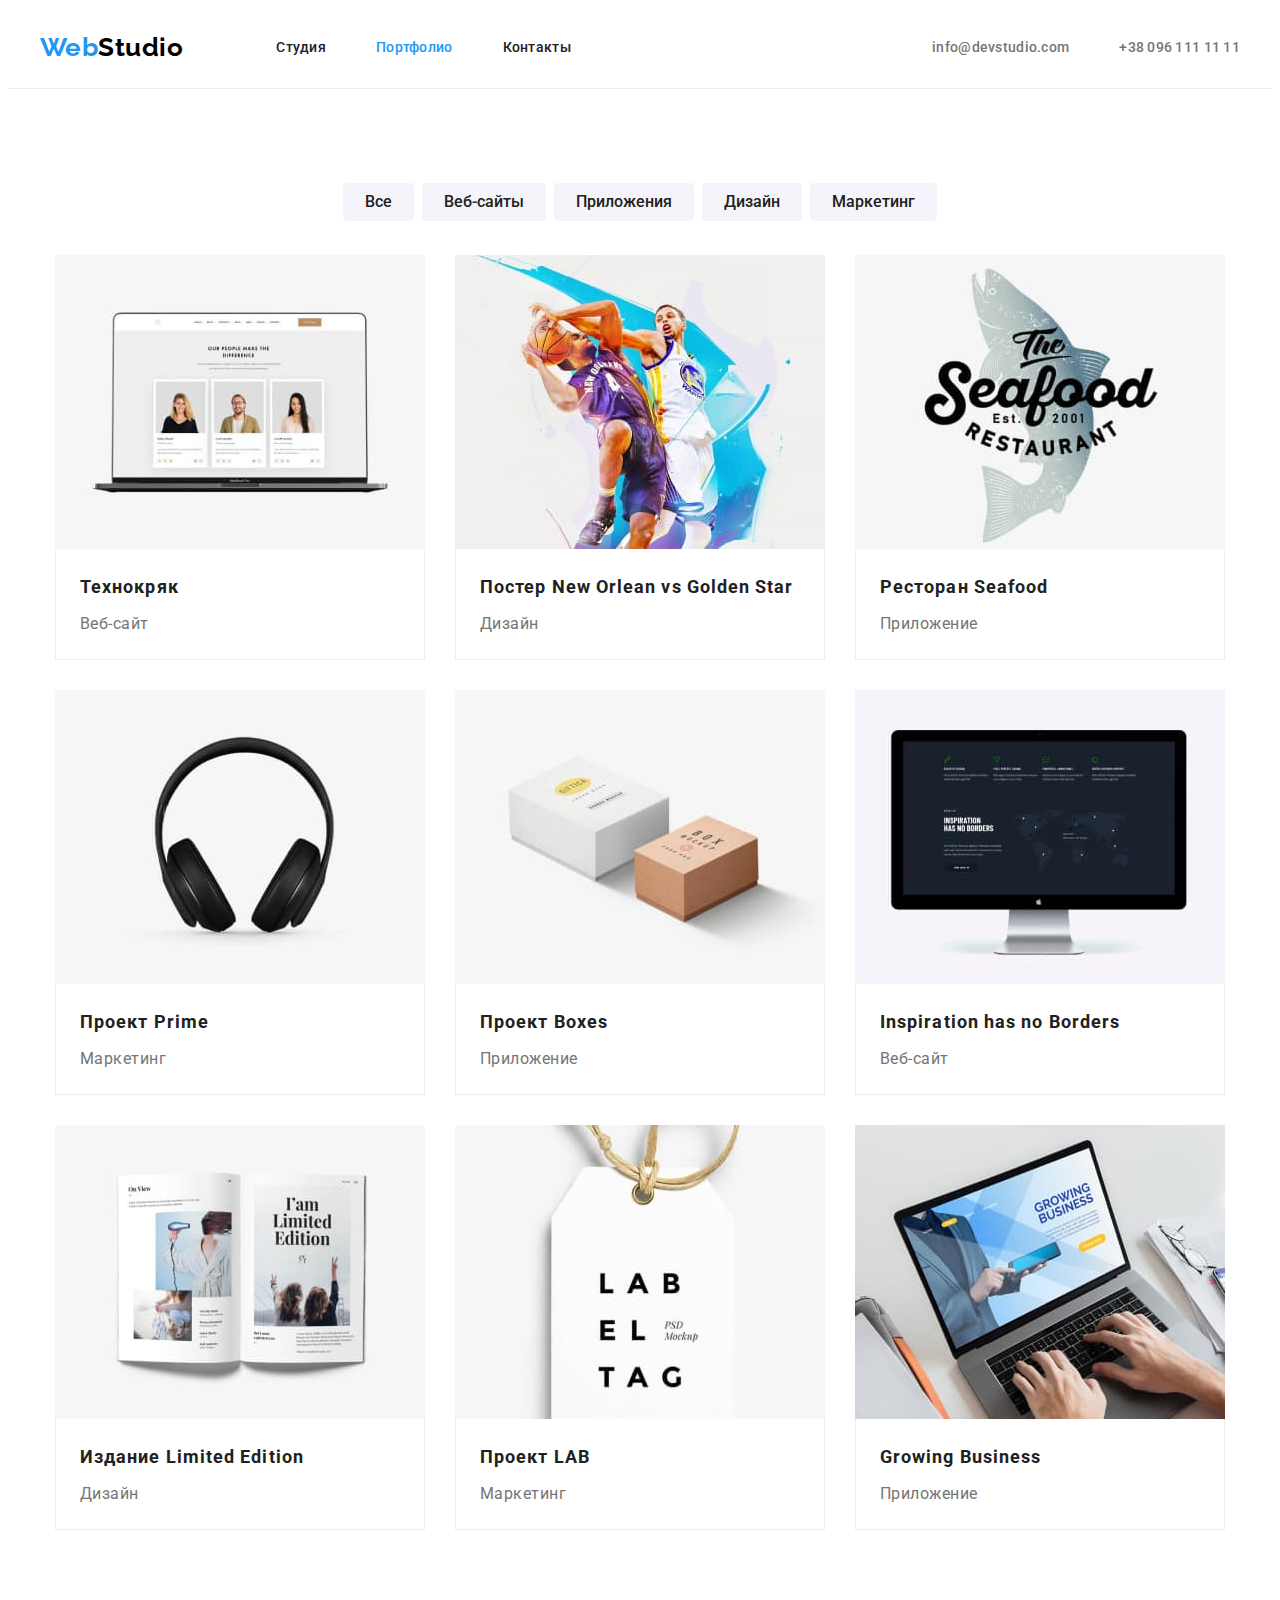
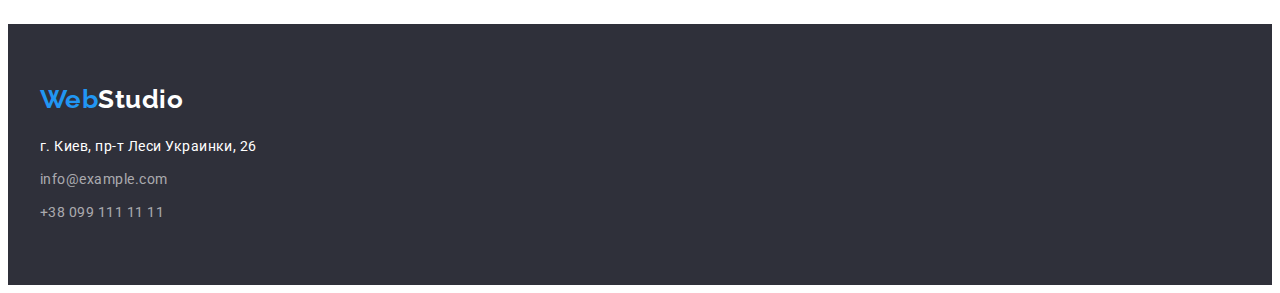
==== portfolio.html @ 972219cb "Initial commit" ====
<!DOCTYPE html>
<html lang="ru">
  <head>
    <meta charset="UTF-8" />
    <meta http-equiv="X-UA-Compatible" content="IE=edge" />
    <meta name="description" content="Портфолио студии web-разработки WebStudio" />
    <title>Портфолио WebStudio</title>
    <link rel="preconnect" href="https://fonts.googleapis.com" />
    <link rel="preconnect" href="https://fonts.gstatic.com" crossorigin />
    <link
      href="https://fonts.googleapis.com/css2?family=Raleway:wght@700&family=Roboto:wght@400;500;700;900&display=swap"
      rel="stylesheet"
    />
    <link
      rel="stylesheet"
      href="https://cdnjs.cloudflare.com/ajax/libs/modern-normalize/1.1.0/modern-normalize.min.css"
      integrity="sha512-wpPYUAdjBVSE4KJnH1VR1HeZfpl1ub8YT/NKx4PuQ5NmX2tKuGu6U/JRp5y+Y8XG2tV+wKQpNHVUX03MfMFn9Q=="
      crossorigin="anonymous"
      referrerpolicy="no-referrer"
    />
    <link rel="stylesheet" href="./css/styles.css" />
  </head>
  <body class="page">
    <!--Шапка сайта-->
    <header>
      <section class="page-header">
        <div class="container header-container">
          <nav class="navigation">
            <a href="./index.html" class="logo link"
              ><span class="logo-text-beginning">Web</span>Studio</a
            >
            <ul class="site-nav list">
              <li class="nav-item">
                <a href="./index.html" class="link nav-link">Студия</a>
              </li>
              <li class="nav-item">
                <a href="./portfolio.html" class="link current nav-link">Портфолио</a>
              </li>
              <li class="nav-item"><a href="" class="link nav-link">Контакты</a></li>
            </ul>
          </nav>
          <ul class="contacts-list-header list">
            <li class="contact-item">
              <a href="mailto:info@devstudio.com" class="link">info@devstudio.com</a>
            </li>
            <li class="contact-item">
              <a href="tel:+380961111111" class="link">+38 096 111 11 11</a>
            </li>
          </ul>
        </div>
      </section>
    </header>

    <!--Наполнение раздела "Портфолио"-->
    <main>
      <section class="portfolio section">
        <div class="container">
          <h1 class="visually-hidden">Примеры работ студии</h1>
          <ul class="filter-list list">
            <li class="filter-item">
              <button type="button" class="btn btn-filter">Все</button>
            </li>
            <li class="filter-item">
              <button type="button" class="btn btn-filter">Веб-сайты</button>
            </li>
            <li class="filter-item">
              <button type="button" class="btn btn-filter">Приложения</button>
            </li>
            <li class="filter-item">
              <button type="button" class="btn btn-filter">Дизайн</button>
            </li>
            <li class="filter-item">
              <button type="button" class="btn btn-filter">Маркетинг</button>
            </li>
          </ul>
          <ul class="activities-example list">
            <li class="activities-item">
              <a href="" class="link">
                <img class="img" src="./images/portfolio/imag-1.jpg" alt="Веб-сайт" width="370" />
                <div class="activities-card">
                  <h2 class="activities-example-title">Технокряк</h2>
                  <p class="activities-example-txt">Веб-сайт</p>
                </div>
              </a>
            </li>
            <li class="activities-item">
              <a href="" class="link">
                <img class="img" src="./images/portfolio/imag-2.jpg" alt="Дизайн" width="370" />
                <div class="activities-card">
                  <h2 class="activities-example-title">Постер New Orlean vs Golden Star</h2>
                  <p class="activities-example-txt">Дизайн</p>
                </div>
              </a>
            </li>
            <li class="activities-item">
              <a href="" class="link">
                <img class="img" src="./images/portfolio/imag-3.jpg" alt="Приложение" width="370" />
                <div class="activities-card">
                  <h2 class="activities-example-title">Ресторан Seafood</h2>
                  <p class="activities-example-txt">Приложение</p>
                </div>
              </a>
            </li>
            <li class="activities-item">
              <a href="" class="link">
                <img class="img" src="./images/portfolio/imag-4.jpg" alt="Маркетинг" width="370" />
                <div class="activities-card">
                  <h2 class="activities-example-title">Проект Prime</h2>
                  <p class="activities-example-txt">Маркетинг</p>
                </div>
              </a>
            </li>
            <li class="activities-item">
              <a href="" class="link">
                <img class="img" src="./images/portfolio/imag-5.jpg" alt="Приложение" width="370" />
                <div class="activities-card">
                  <h2 class="activities-example-title">Проект Boxes</h2>
                  <p class="activities-example-txt">Приложение</p>
                </div>
              </a>
            </li>
            <li class="activities-item">
              <a href="" class="link">
                <img class="img" src="./images/portfolio/imag-6.jpg" alt="Веб-сайт" width="370" />
                <div class="activities-card">
                  <h2 class="activities-example-title">Inspiration has no Borders</h2>
                  <p class="activities-example-txt">Веб-сайт</p>
                </div>
              </a>
            </li>
            <li class="activities-item">
              <a href="" class="link">
                <img class="img" src="./images/portfolio/imag-7.jpg" alt="Дизайн" width="370" />
                <div class="activities-card">
                  <h2 class="activities-example-title">Издание Limited Edition</h2>
                  <p class="activities-example-txt">Дизайн</p>
                </div>
              </a>
            </li>
            <li class="activities-item">
              <a href="" class="link">
                <img class="img" src="./images/portfolio/imag-8.jpg" alt="Маркетинг" width="370" />
                <div class="activities-card">
                  <h2 class="activities-example-title">Проект LAB</h2>
                  <p class="activities-example-txt">Маркетинг</p>
                </div>
              </a>
            </li>
            <li class="activities-item">
              <a href="" class="link">
                <img class="img" src="./images/portfolio/imag-9.jpg" alt="Приложение" width="370" />
                <div class="activities-card">
                  <h2 class="activities-example-title">Growing Business</h2>
                  <p class="activities-example-txt">Приложение</p>
                </div>
              </a>
            </li>
          </ul>
        </div>
      </section>
    </main>

    <!--Подвал сайта-->
    <footer>
      <section class="page-footer">
        <div class="container">
          <a href="./index.html" class="logo link footer-logo"
            ><span class="logo-text-beginning">Web</span
            ><span class="logo-text-end">Studio</span></a
          >
          <address class="company-addresses">
            <p class="physical-adress">г. Киев, пр-т Леси Украинки, 26</p>
            <ul class="contacts-list-footer list">
              <li class="footer-item">
                <a href="mailto:info@example.com" class="link-footer">info@example.com</a>
              </li>
              <li class="footer-item">
                <a href="tel:+380991111111" class="link-footer">+38 099 111 11 11</a>
              </li>
            </ul>
          </address>
        </div>
      </section>
    </footer>
  </body>
</html>
---- css/styles.css ----
:root {
    --primary-txt-cl: #757575;
    --title-txt-cl: #212121;
    --white-txt-cl: #ffffff;
    --accent-cl: #2196F3;
    --primary-bg-cl: #FFFFFF;
    --secondary-bg-cl: #F5F4FA;
    --accent-bg-cl: #2F303A;
}

body {
    font-family: 'Roboto',sans-serif;
    color: var(--primary-txt-cl);
    background-color: var(--primary-bg-cl);
    letter-spacing: 0.03em
}

h1,h2,h3,h4,h5,h6,p {
    margin: 0;
}

ul,ol {
    margin: 0;
    padding: 0;
}
.img {
    display: block;
    max-width: 100%;
    height: auto;
}
.section {
    padding-top: 94px;
    padding-bottom: 94px;
}
.container {
    margin: 0 auto;
    width: 1200px;
    padding: 0 15px;
}

.list {
    list-style: none;
}
.link {
    text-decoration: none;
    color: currentColor;
}
.visually-hidden {
    position: absolute;
    white-space: nowrap;
    width: 1px;
    height: 1px;
    overflow: hidden;
    border: 0;
    padding: 0;
    clip: rect(0 0 0 0);
    clip-path: inset(50%);
    margin: -1px;
}

/* Page header */
.page-header {
    border-bottom: 1px solid rgba(236, 236, 236, 1);
}
.header-container {
    display: flex;
    align-items: center;
}

/* Site nav */
.navigation {
    display: flex;
    align-items: center;
}
.logo {
    color: #000000;
    font-family: 'Raleway';
    font-weight: 700;
    font-size: 26px;
    line-height: 1.19;
    padding-bottom: 25px;
    padding-top: 24px;
    margin-right: 93px;
}
.logo-text-beginning {
    color: var(--accent-cl);
    font-family: 'Raleway';
    font-weight: 700;
    font-size: 26px;
    line-height: 1.19;
}
.logo-text-end {
    color: var(--white-txt-cl)
}
.site-nav {
    display: flex;
    color: var(--title-txt-cl);
    font-weight: 500;
    font-size: 14px;
    line-height: 1.14;
    letter-spacing: 0.02em;
    align-items: center;
}
.nav-link {
    text-decoration: none;
    color: currentColor;
    padding-top: 32px;
    padding-bottom: 32px;
    display: block;
}
.nav-link:hover,
.nav-link:focus {
    color: var(--accent-cl);
}
.nav-link.current {
    color: var(--accent-cl);
}
.nav-item {
    margin-right: 50px;
}
.nav-item:last-child {
    margin-right: 0;
}

/* Contact */
.contacts-list-header {
    font-weight: 500;
    font-size: 14px;
    line-height: 1.14;
    letter-spacing: 0.02em;
    color: var(--primary-txt-cl);
    display: flex;
    align-items: center;
    margin-left: auto;
}
.contacts-list-header .link:hover,
.contacts-list-header .link:focus {
    color: var(--accent-cl);
}
.contact-item {
    margin-right: 50px;
    
}
.contact-item:last-child {
    margin-right: 0;
}
.contact-item .link {
    display: block;
    padding: 32px 0;
    cursor: pointer;
}
/* Hero */
.section-hero {
    background-color: var(--accent-bg-cl);
    text-align: center;
    padding-top: 200px;
    padding-bottom: 200px;
}
.hero-title {
    color: var(--white-txt-cl);
    font-weight: 900;
    font-size: 44px;
    line-height: 1.36;
    letter-spacing: 0.06em;
    text-transform: uppercase;
    margin-bottom: 30px;
}

/* Benefits */
.benefit-title {
    color: var(--title-txt-cl);
    font-weight: 700;
    font-size: 14px;
    line-height: 1.14;
    text-transform: uppercase;
    margin-bottom: 10px;
}
.benefit-list {
    display: flex;
    align-items: center;
}
.benefit-item {
    flex-basis: calc((100%-90px)/4);
    margin-right: 30px;
}
.benefit-item:last-child {
    margin-right: 0;
}
.benefit-text {
    font-size: 14px;
    line-height: 1.71;
}

/* Skills */
.section-title {
    color: var(--title-txt-cl);
    font-weight: 700;
    font-size: 36px;
    line-height: 1.17;
    text-align: center;
    margin-bottom: 50px;
}
.section.no-padding {
    padding-top: 0;
}
.skills-list {
    display: flex;
    align-items: center;
}
.skills-item {
    margin: 0 30px 0 0;
}
.skills-item:last-child {
    margin-right: 0;
}

/* team */
.section-team {
    background-color: var(--secondary-bg-cl);
}
.team-list {
    display: flex;
    align-items: center;
}
.team-item {
    margin-right: 30px;
}
.team-item:last-child {
    margin-right: 0;
}
.employee {
    padding: 30px 0 30px 0;
}
.employee-name {
    color: var(--title-txt-cl);
    font-weight: 500;
    font-size: 16px;
    line-height: 1.19;
    text-align: center;
    margin-bottom: 10px;
}
.position {
    font-size: 16px;
    line-height: 1.19;
    text-align: center;
}

/* Footer */
.page-footer {
    background-color: var(--accent-bg-cl);
    padding-top: 60px;
    padding-bottom: 60px;
}
.footer-logo {
    display: block;
    padding: 0;
    margin-bottom: 20px;
    margin-right: auto;
}
.company-addresses {
    font-style: normal;
}
.physical-adress {
    color: var(--white-txt-cl);
    font-size: 14px;
    line-height: 1.71;
    margin-bottom: 9px;
}
.footer-item {
    margin-bottom: 9px;
}
.footer-item:last-child {
    margin-bottom: 0;
}
.link-footer {
    text-decoration: none;
    color: rgba(255, 255, 255, 0.6);
    font-size: 14px;
    line-height: 1.71;
}
.link-footer:hover,
.link-footer:focus {
    color: var(--accent-cl);
}


/* Button */
.btn {
    font-family: inherit;
    font-size: 16px;
    border: none;
    border-radius: 4px;
    cursor: pointer;
}
.btn:hover,
.btn:focus {
    color: var(--white-txt-cl);
    background-color: var(--accent-cl);
}
.btn-main {
    color: var(--white-txt-cl);
    background-color: var(--accent-cl);
    font-weight: 700;
    line-height: 1.88;
    letter-spacing: 0.06em;
    padding: 10px 32px;
    display: inline-block;
    min-width: 200px;
}
.btn-filter {
    color: var(--title-txt-cl);
    background-color: var(--secondary-bg-cl);
    font-weight: 500;
    line-height: 1.63;
    text-align: center;
    padding: 6px 22px;
}

/* Portfolio */
/* main */

.filter-list {
    display: flex;
    align-items: center;
    justify-content: center;
    margin-bottom: 34px;
}
.filter-item {
    margin-right: 8px;
}

.filter-item:last-child {
    margin-right: 0;
}
.activities-example {
    display: flex;
    align-items: center;
    justify-content: center;
    flex-wrap: wrap;
    margin: -30px 0 0 -30px;
}
.activities-item {
    flex-basis: calc(100%/3-30px);
    margin: 30px 0 0 30px;
}
.activities-card {
    padding: 20px 24px;
    border: 1px solid rgba(238, 238, 238, 1);
    border-top: none;
}
    
.activities-example-title { 
    color: var(--title-txt-cl);
    font-weight: 700;
    font-size: 18px;
    line-height: 2;
    letter-spacing: 0.06em;
    margin-bottom: 4px;
}

.activities-example-txt {
    font-size: 16px;
    line-height: 1.88;
}
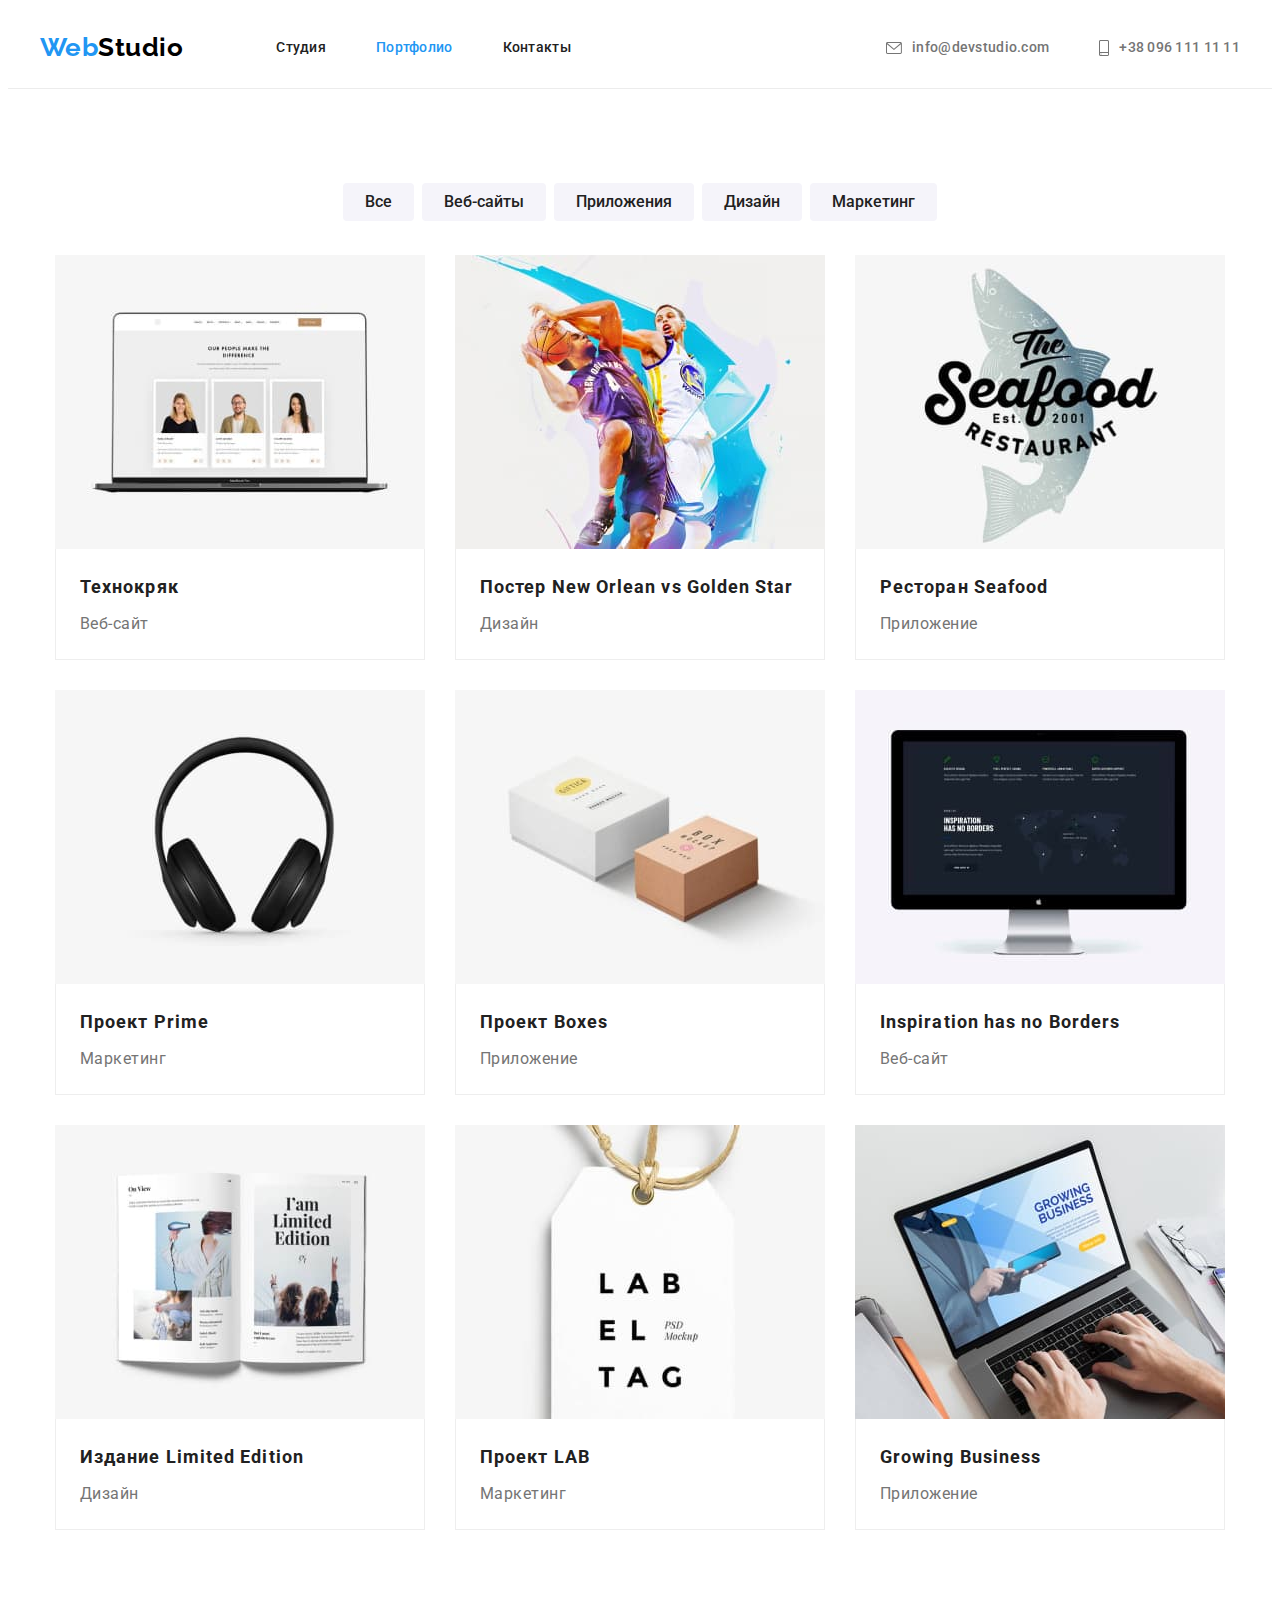
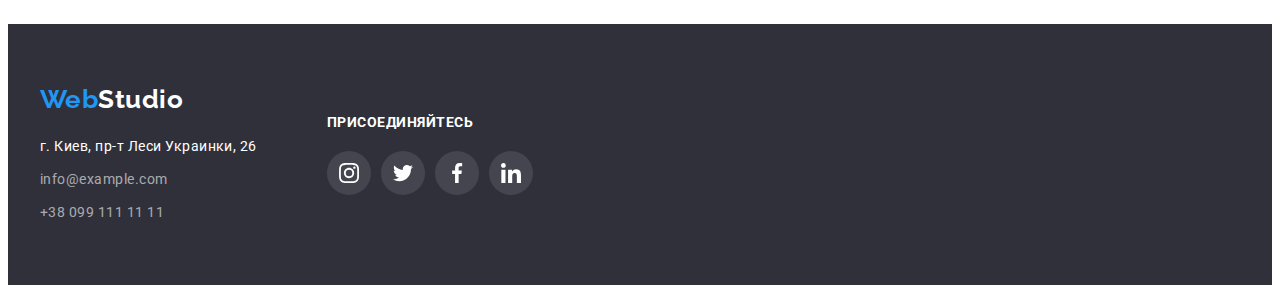
==== commit 53bda03c: "Добавляет ссылки в футер" ====
--- a/portfolio.html
+++ b/portfolio.html
@@ -41,10 +41,14 @@
           </nav>
           <ul class="contacts-list-header list">
             <li class="contact-item">
-              <a href="mailto:info@devstudio.com" class="link">info@devstudio.com</a>
+              <a href="mailto:info@devstudio.com" class="contact-link link"
+                ><svg class="contact-icon" width="16" height="12">
+                  <use href="./images/sprite.svg#icon-envelope"></use></svg>info@devstudio.com</a>
             </li>
             <li class="contact-item">
-              <a href="tel:+380961111111" class="link">+38 096 111 11 11</a>
+              <a href="tel:+380961111111" class="contact-link link"
+                ><svg class="contact-icon" width="10" height="16">
+                  <use href="./images/sprite.svg#icon-smartphone"></use></svg>+38 096 111 11 11</a>
             </li>
           </ul>
         </div>
@@ -161,13 +165,10 @@
     </main>
 
     <!--Подвал сайта-->
-    <footer>
-      <section class="page-footer">
-        <div class="container">
-          <a href="./index.html" class="logo link footer-logo"
-            ><span class="logo-text-beginning">Web</span
-            ><span class="logo-text-end">Studio</span></a
-          >
+    <footer class="page-footer">
+      <div class="container footer-container">
+        <div class="address-container">
+            <a href="./index.html" class="logo link footer-logo"><span class="logo-text-beginning">Web</span><span class="logo-text-end">Studio</span></a>
           <address class="company-addresses">
             <p class="physical-adress">г. Киев, пр-т Леси Украинки, 26</p>
             <ul class="contacts-list-footer list">
@@ -180,7 +181,28 @@
             </ul>
           </address>
         </div>
-      </section>
+        <div class="invite-container">
+          <h3>присоединяйтесь</h3>
+          <ul class="socials list">
+            <li class="socials-item">
+              <a href="" class="socials-link link" rel="noopener noreferrer" target="_blank" aria-label="иконка Instagram"><svg class="socials-icon" width="20" height="20"><use href="./images/sprite.svg#icon-instagram"></use></svg>
+              </a>
+            </li>
+            <li class="socials-item">
+              <a href="" class="socials-link link" rel="noopener noreferrer" target="_blank" aria-label="иконка Twitter"><svg class="socials-icon" width="20" height="20"><use href="./images/sprite.svg#icon-twitter"></use></svg>
+              </a>
+            </li>
+            <li class="socials-item">
+              <a href="" class="socials-link link" rel="noopener noreferrer" target="_blank" aria-label="иконка Facebook"><svg class="socials-icon" width="20" height="20"><use href="./images/sprite.svg#icon-facebook"></use></svg>
+              </a>
+            </li>
+            <li class="socials-item">
+              <a href="" class="socials-link link" rel="noopener noreferrer" target="_blank" aria-label="иконка Linkedin"><svg class="socials-icon" width="20" height="20"><use href="./images/sprite.svg#icon-linkedin"></use></svg>
+              </a>
+            </li>
+          </ul>
+        </div>
+      </div>
     </footer>
   </body>
 </html>
--- a/css/styles.css
+++ b/css/styles.css
@@ -6,6 +6,8 @@
     --primary-bg-cl: #FFFFFF;
     --secondary-bg-cl: #F5F4FA;
     --accent-bg-cl: #2F303A;
+    --icons-fill: rgba(175, 177, 184, 1);
+    
 }
 
 body {
@@ -124,34 +126,43 @@
 
 /* Contact */
 .contacts-list-header {
+    display: flex;
+    align-items: center;
+    margin-left: auto;
     font-weight: 500;
     font-size: 14px;
     line-height: 1.14;
     letter-spacing: 0.02em;
     color: var(--primary-txt-cl);
-    display: flex;
-    align-items: center;
-    margin-left: auto;
 }
 .contacts-list-header .link:hover,
 .contacts-list-header .link:focus {
     color: var(--accent-cl);
 }
-.contact-item {
+.contact-item:not(:last-child) {
     margin-right: 50px;
-    
-}
-.contact-item:last-child {
-    margin-right: 0;
-}
-.contact-item .link {
-    display: block;
+}
+.contact-link {
+    display: flex;
+    align-items: center;
     padding: 32px 0;
     cursor: pointer;
 }
+.contact-icon {
+    fill: currentColor;
+    margin-right: 10px;
+}
 /* Hero */
 .section-hero {
-    background-color: var(--accent-bg-cl);
+    height: 600px;
+    max-width: 1600px;
+    margin-left: auto;
+    margin-right: auto;
+    background-image: linear-gradient(to right, rgba(47, 48, 58, 0.4), rgba(47, 48, 58, 0.4)), url('../images/hero-img.jpg');
+    background-repeat: no-repeat;
+    background-position: 50% 50%;
+    background-color: rgba(47, 48, 58, 0.4);
+    background-size: cover;
     text-align: center;
     padding-top: 200px;
     padding-bottom: 200px;
@@ -180,12 +191,45 @@
     align-items: center;
 }
 .benefit-item {
-    flex-basis: calc((100%-90px)/4);
+    flex-basis: calc((100%-3*30px)/4);
     margin-right: 30px;
 }
 .benefit-item:last-child {
     margin-right: 0;
 }
+/* .for-icon {
+    display: flex;
+    align-items: center;
+    justify-content: center;
+    background-color: rgba(245, 244, 250, 1);
+    height: 120px;
+    border-radius: 4px;
+    margin-bottom: 30px;
+} */
+.benefit-item::before {
+    display: block;
+    content: "";
+    height: 120px;
+    background-size: 70px 70px;
+    background-repeat: no-repeat;
+    background-position: center;
+    background-color: rgba(245, 244, 250, 1);
+    border-radius: 4px;
+    margin-bottom: 30px;
+}
+.benefit-item:nth-child(1)::before {
+    background-image: url('/images/icons/antenna.svg');
+}
+.benefit-item:nth-child(2)::before {
+    background-image: url('/images/icons/clock.svg');
+}
+.benefit-item:nth-child(3)::before {
+    background-image: url('/images/icons/diagram.svg');
+}
+.benefit-item:nth-child(4)::before {
+    background-image: url('/images/icons/astronaut.svg');
+}
+
 .benefit-text {
     font-size: 14px;
     line-height: 1.71;
@@ -223,7 +267,11 @@
     align-items: center;
 }
 .team-item {
+    flex-basis: calc((100%-3*30px)/4);
     margin-right: 30px;
+    background: #FFFFFF;
+    box-shadow: 0px 1px 3px rgba(0, 0, 0, 0.12), 0px 1px 1px rgba(0, 0, 0, 0.14), 0px 2px 1px rgba(0, 0, 0, 0.2);
+    border-radius: 0px 0px 4px 4px;
 }
 .team-item:last-child {
     margin-right: 0;
@@ -243,13 +291,105 @@
     font-size: 16px;
     line-height: 1.19;
     text-align: center;
-}
+    margin-bottom: 16px;
+}
+.socials {
+    display: flex;
+    align-items: center;
+    justify-content: center;
+}
+.socials-item:not(:last-child) {
+    margin-right: 10px;
+}
+.socials-icon {
+    fill: var(--icons-fill);
+}
+.socials-link {
+    display: flex;
+    align-items: center;
+    justify-content: center;
+    width: 44px;
+    height: 44px;
+    background-color: #FFFFFF;
+    border-radius: 50%;
+}
+.socials-link:hover,
+.socials-link:focus {
+    background-color: var(--accent-cl);
+}
+.socials-link:hover .socials-icon,
+.socials-link:focus .socials-icon {
+    fill: var(--white-txt-cl);
+}
+/* Clients */
+.clients-list {
+    display: flex;
+    align-items: center;
+    justify-content: center;
+}
+.clients-item:not(:last-child) {
+    margin-right: 30px;
+}
+.client-link {
+    display: flex;
+    align-items: center;
+    justify-content: center;
+    width: 170px;
+    height: 92px;
+    background-color: #FFFFFF;
+    border: 1px solid var(--icons-fill);
+    border-radius: 4px;
+}
+.client-link:hover,
+.client-link:focus {
+    border: 1px solid var(--accent-cl);
+}
+.client-link .client-icon:hover,
+.client-link.client-icon:focus {
+    fill: var(--accent-cl);
+}
+.client-icon {
+    fill: var(--icons-fill);
+}
+
 
 /* Footer */
 .page-footer {
     background-color: var(--accent-bg-cl);
     padding-top: 60px;
     padding-bottom: 60px;
+}
+.footer-container {
+    display: flex;
+    align-items:center;
+    justify-content: left;
+}
+.address-container {
+    margin-right: 70px;
+}
+.invite-container .socials-link {
+    display: flex;
+    align-items: center;
+    justify-content: center;
+    width: 44px;
+    height: 44px;
+    background-color: rgba(255, 255, 255, 0.1);
+    border-radius: 50%;
+} 
+.invite-container .socials-link:hover,
+.invite-container .socials-link:focus {
+    background-color: var(--accent-cl);
+}
+.invite-container .socials-icon {
+    fill: var(--white-txt-cl);
+}
+.invite-container h3 {
+    font-weight: 700;
+    font-size: 14px;
+    line-height: 1.14;
+    text-transform: uppercase;
+    color: var(--white-txt-cl);
+    margin-bottom: 20px;
 }
 .footer-logo {
     display: block;
@@ -315,6 +455,11 @@
     text-align: center;
     padding: 6px 22px;
 }
+.btn-filter:hover,
+.btn-filter:focus {
+    box-shadow: 0px 3px 1px rgba(0, 0, 0, 0.1), 0px 1px 2px rgba(0, 0, 0, 0.08), 0px 2px 2px rgba(0, 0, 0, 0.12);
+
+}
 
 /* Portfolio */
 /* main */
@@ -342,11 +487,16 @@
 .activities-item {
     flex-basis: calc(100%/3-30px);
     margin: 30px 0 0 30px;
+}
+.activities-item:hover,
+.activities-item:focus {
+    box-shadow: 0px 1px 1px rgba(0, 0, 0, 0.12), 0px 4px 4px rgba(0, 0, 0, 0.06), 1px 4px 6px rgba(0, 0, 0, 0.16);
 }
 .activities-card {
     padding: 20px 24px;
     border: 1px solid rgba(238, 238, 238, 1);
     border-top: none;
+    
 }
     
 .activities-example-title { 
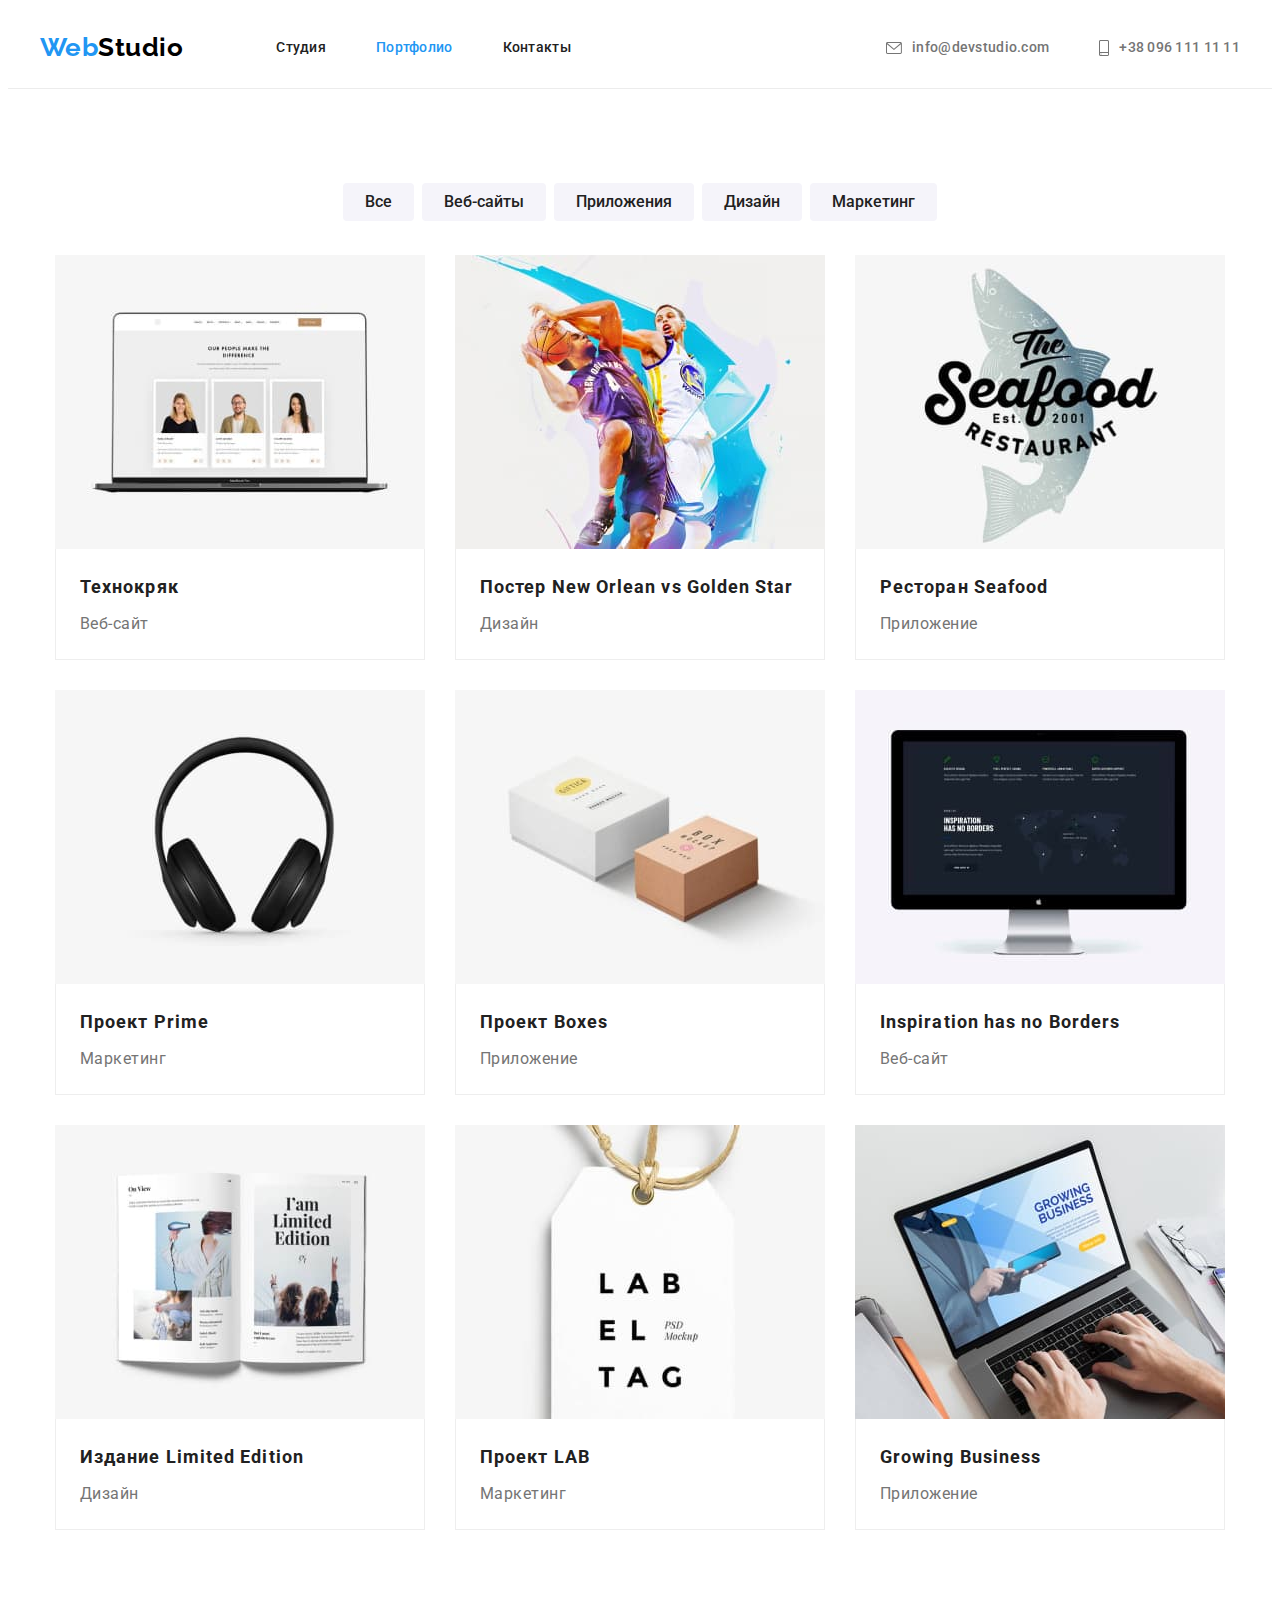
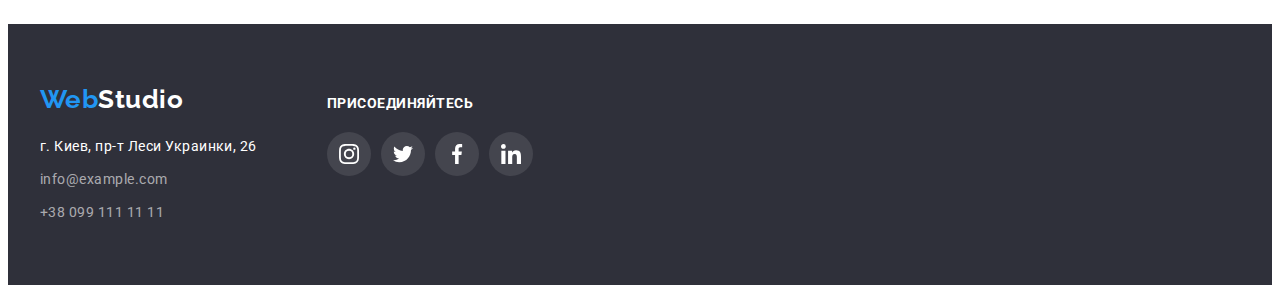
==== commit 515a96ed: "Вносит изменения в ссылки на постоянных клиентах/портфолио" ====
--- a/portfolio.html
+++ b/portfolio.html
@@ -79,7 +79,7 @@
           </ul>
           <ul class="activities-example list">
             <li class="activities-item">
-              <a href="" class="link">
+              <a href="" class="activities-link link">
                 <img class="img" src="./images/portfolio/imag-1.jpg" alt="Веб-сайт" width="370" />
                 <div class="activities-card">
                   <h2 class="activities-example-title">Технокряк</h2>
@@ -88,7 +88,7 @@
               </a>
             </li>
             <li class="activities-item">
-              <a href="" class="link">
+              <a href="" class="activities-link link">
                 <img class="img" src="./images/portfolio/imag-2.jpg" alt="Дизайн" width="370" />
                 <div class="activities-card">
                   <h2 class="activities-example-title">Постер New Orlean vs Golden Star</h2>
@@ -97,7 +97,7 @@
               </a>
             </li>
             <li class="activities-item">
-              <a href="" class="link">
+              <a href="" class="activities-link link">
                 <img class="img" src="./images/portfolio/imag-3.jpg" alt="Приложение" width="370" />
                 <div class="activities-card">
                   <h2 class="activities-example-title">Ресторан Seafood</h2>
@@ -106,7 +106,7 @@
               </a>
             </li>
             <li class="activities-item">
-              <a href="" class="link">
+              <a href="" class="activities-link link">
                 <img class="img" src="./images/portfolio/imag-4.jpg" alt="Маркетинг" width="370" />
                 <div class="activities-card">
                   <h2 class="activities-example-title">Проект Prime</h2>
@@ -115,7 +115,7 @@
               </a>
             </li>
             <li class="activities-item">
-              <a href="" class="link">
+              <a href="" class="activities-link link">
                 <img class="img" src="./images/portfolio/imag-5.jpg" alt="Приложение" width="370" />
                 <div class="activities-card">
                   <h2 class="activities-example-title">Проект Boxes</h2>
@@ -124,7 +124,7 @@
               </a>
             </li>
             <li class="activities-item">
-              <a href="" class="link">
+              <a href="" class="activities-link link">
                 <img class="img" src="./images/portfolio/imag-6.jpg" alt="Веб-сайт" width="370" />
                 <div class="activities-card">
                   <h2 class="activities-example-title">Inspiration has no Borders</h2>
@@ -133,7 +133,7 @@
               </a>
             </li>
             <li class="activities-item">
-              <a href="" class="link">
+              <a href="" class="activities-link link">
                 <img class="img" src="./images/portfolio/imag-7.jpg" alt="Дизайн" width="370" />
                 <div class="activities-card">
                   <h2 class="activities-example-title">Издание Limited Edition</h2>
@@ -142,7 +142,7 @@
               </a>
             </li>
             <li class="activities-item">
-              <a href="" class="link">
+              <a href="" class="activities-link link">
                 <img class="img" src="./images/portfolio/imag-8.jpg" alt="Маркетинг" width="370" />
                 <div class="activities-card">
                   <h2 class="activities-example-title">Проект LAB</h2>
@@ -151,7 +151,7 @@
               </a>
             </li>
             <li class="activities-item">
-              <a href="" class="link">
+              <a href="" class="activities-link link">
                 <img class="img" src="./images/portfolio/imag-9.jpg" alt="Приложение" width="370" />
                 <div class="activities-card">
                   <h2 class="activities-example-title">Growing Business</h2>
--- a/css/styles.css
+++ b/css/styles.css
@@ -218,16 +218,16 @@
     margin-bottom: 30px;
 }
 .benefit-item:nth-child(1)::before {
-    background-image: url('/images/icons/antenna.svg');
+    background-image: url('../images/icons/antenna.svg');
 }
 .benefit-item:nth-child(2)::before {
-    background-image: url('/images/icons/clock.svg');
+    background-image: url('../images/icons/clock.svg');
 }
 .benefit-item:nth-child(3)::before {
-    background-image: url('/images/icons/diagram.svg');
+    background-image: url('../images/icons/diagram.svg');
 }
 .benefit-item:nth-child(4)::before {
-    background-image: url('/images/icons/astronaut.svg');
+    background-image: url('../images/icons/astronaut.svg');
 }
 
 .benefit-text {
@@ -339,19 +339,13 @@
     background-color: #FFFFFF;
     border: 1px solid var(--icons-fill);
     border-radius: 4px;
+    fill: var(--icons-fill);
 }
 .client-link:hover,
 .client-link:focus {
     border: 1px solid var(--accent-cl);
-}
-.client-link .client-icon:hover,
-.client-link.client-icon:focus {
     fill: var(--accent-cl);
 }
-.client-icon {
-    fill: var(--icons-fill);
-}
-
 
 /* Footer */
 .page-footer {
@@ -361,8 +355,7 @@
 }
 .footer-container {
     display: flex;
-    align-items:center;
-    justify-content: left;
+    align-items: baseline
 }
 .address-container {
     margin-right: 70px;
@@ -488,16 +481,19 @@
     flex-basis: calc(100%/3-30px);
     margin: 30px 0 0 30px;
 }
-.activities-item:hover,
-.activities-item:focus {
+.activities-link {
+    display: block;
+}
+.activities-link:hover,
+.activities-link:focus {
     box-shadow: 0px 1px 1px rgba(0, 0, 0, 0.12), 0px 4px 4px rgba(0, 0, 0, 0.06), 1px 4px 6px rgba(0, 0, 0, 0.16);
 }
 .activities-card {
     padding: 20px 24px;
     border: 1px solid rgba(238, 238, 238, 1);
     border-top: none;
-    
-}
+}
+
     
 .activities-example-title { 
     color: var(--title-txt-cl);
